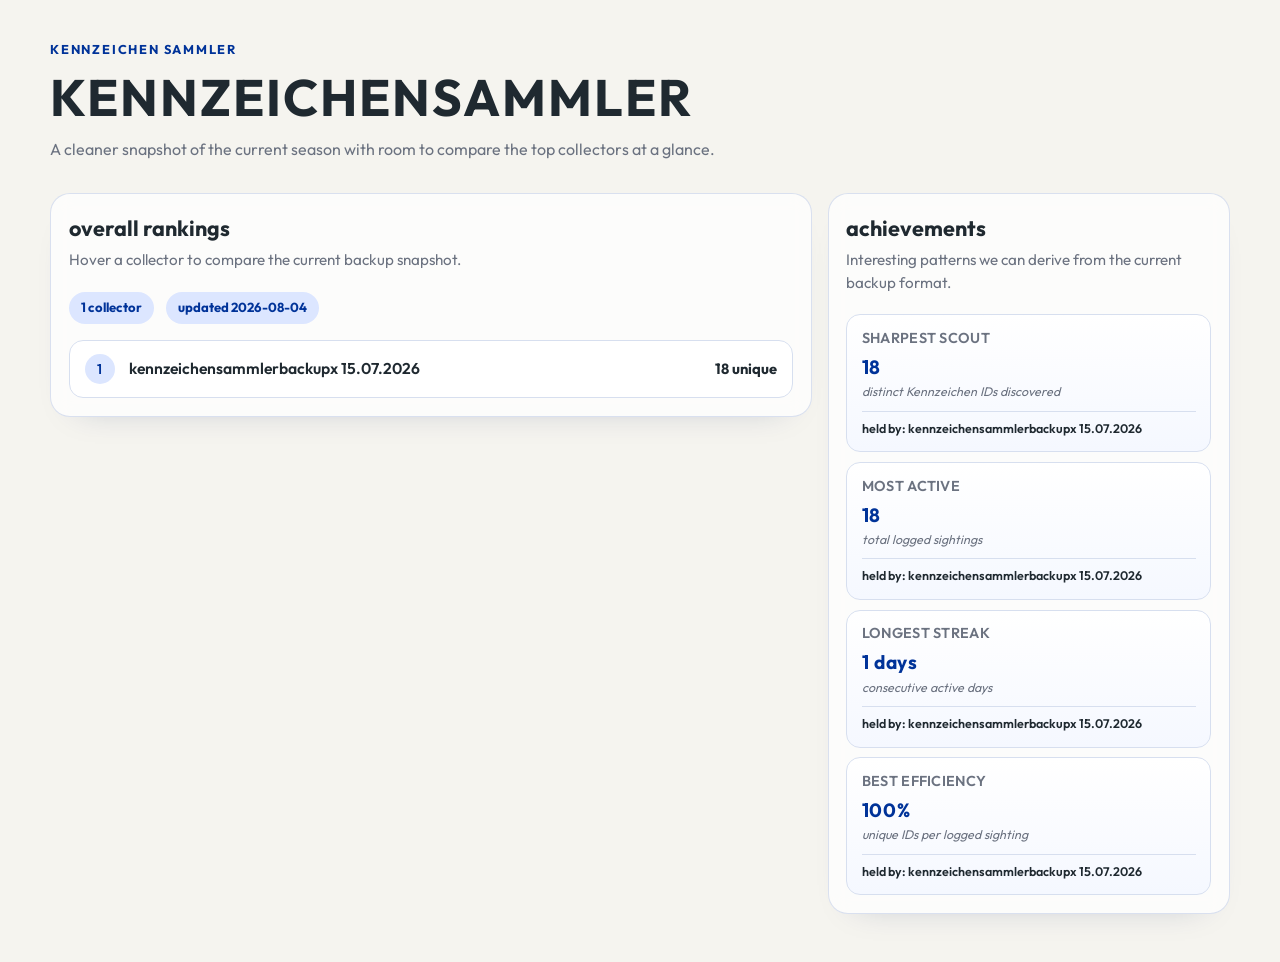
==== index.html @ c82f8b6b "Initial scoreboard site" ====
<!DOCTYPE html>
<html lang="en">
<head>
    <meta charset="UTF-8">
    <meta name="viewport" content="width=device-width, initial-scale=1.0">
    <title>Kennzeichensammler Scoreboard</title>
    <link rel="stylesheet" href="assets/style.css">
</head>
<body data-page="leaderboard">
    <div class="container">
        <header class="page-header">
            <p class="eyebrow">kennzeichen sammler</p>
            <h1>Kennzeichensammler</h1>
            <p class="page-intro">A cleaner snapshot of the current season with room to compare the top collectors at a glance.</p>
        </header>

        <div class="page-layout">
            <main class="main-panel">
                <div class="section-heading">
                    <h2>overall rankings</h2>
                    <p>Hover a collector to compare the current backup snapshot.</p>
                </div>

                <div class="leaderboard-meta" id="leaderboard-meta"></div>
                <div class="leaderboard" id="leaderboard"></div>
            </main>

            <aside class="awards-section">
                <div class="section-heading">
                    <h2>achievements</h2>
                    <p>Interesting patterns we can derive from the current backup format.</p>
                </div>

                <div class="awards-list" id="awards-list"></div>
            </aside>
        </div>
    </div>

    <script src="assets/app.js"></script>
</body>
</html>
---- assets/style.css ----
@import url("https://fonts.googleapis.com/css2?family=Outfit:wght@300;400;500;600;700;800&display=swap");

@font-face {
    font-family: "FE-Schrift";
    src: url("../fonts/GL-Nummernschild-Mtl.ttf") format("truetype"),
         local("FE-Schrift"),
         local("FESchrift"),
         local("FE Font");
    font-weight: 400;
    font-style: normal;
    font-display: swap;
}

:root {
    --bg-color: #f5f4ef;
    --text-main: #1f2930;
    --text-muted: #6b7280;
    --card-bg: #ffffff;
    --accent: #003399;
    --accent-soft: #dce6ff;
    --hover-bg: #f7f9ff;
    --border: #d7dfef;
    --shadow: 0 16px 34px -28px rgba(0, 31, 95, 0.28);
    --success-soft: #dff6ea;
    --success-text: #1d6b49;
}

* {
    box-sizing: border-box;
    margin: 0;
    padding: 0;
    font-family: "Outfit", "Segoe UI", sans-serif;
}

body {
    background-color: var(--bg-color);
    color: var(--text-main);
    padding: 2.5rem 1.25rem 3rem;
    line-height: 1.5;
}

.container {
    max-width: 1180px;
    margin: 0 auto;
}

h1 {
    font-size: clamp(2.2rem, 4vw, 3.5rem);
    line-height: 1.05;
    margin-bottom: 0.75rem;
    color: var(--text-main);
    font-family: "FE-Schrift", "Outfit", sans-serif;
    letter-spacing: 0.04em;
    text-transform: uppercase;
}

h2 {
    font-size: 1.35rem;
    margin: 0;
    color: var(--text-main);
}

h3 {
    font-size: 0.9rem;
    color: var(--text-muted);
    font-weight: 600;
    letter-spacing: 0.02em;
    text-transform: uppercase;
}

a {
    text-decoration: none;
    color: inherit;
}

.page-header,
.profile-header {
    margin-bottom: 2rem;
}

.eyebrow {
    color: var(--accent);
    font-size: 0.8rem;
    font-weight: 700;
    letter-spacing: 0.14em;
    text-transform: uppercase;
    margin-bottom: 0.75rem;
    font-family: "FE-Schrift", "Outfit", sans-serif;
}

.page-intro {
    max-width: 56rem;
    color: var(--text-muted);
    font-size: 1rem;
}

.page-layout,
.profile-layout {
    display: grid;
    grid-template-columns: minmax(0, 1.8fr) minmax(280px, 0.95fr);
    gap: 1rem;
    align-items: start;
    overflow: visible;
}

.main-panel,
.awards-section {
    background: rgba(255, 255, 255, 0.72);
    border: 1px solid rgba(215, 223, 239, 0.95);
    border-radius: 20px;
    padding: 1.1rem;
    box-shadow: var(--shadow);
    backdrop-filter: blur(10px);
}

.main-panel {
    position: relative;
    z-index: 2;
}

.awards-section {
    position: relative;
    z-index: 1;
}

.section-heading {
    display: flex;
    flex-direction: column;
    gap: 0.3rem;
    margin-bottom: 1.25rem;
}

.compact-heading {
    margin-bottom: 0.9rem;
}

.section-heading p {
    color: var(--text-muted);
    font-size: 0.95rem;
}

.leaderboard-meta {
    display: inline-flex;
    gap: 0.75rem;
    flex-wrap: wrap;
    margin-bottom: 1rem;
}

.meta-chip {
    background: var(--accent-soft);
    border-radius: 999px;
    color: var(--accent);
    font-size: 0.82rem;
    font-weight: 700;
    padding: 0.4rem 0.75rem;
}

.leaderboard {
    display: flex;
    flex-direction: column;
    gap: 0.6rem;
}

.row {
    position: relative;
    background: var(--card-bg);
    border: 1px solid var(--border);
    border-radius: 14px;
    padding: 0.8rem 0.95rem;
    transition: border-color 0.2s ease, transform 0.2s ease, box-shadow 0.2s ease;
    display: flex;
    flex-direction: column;
    gap: 0.25rem;
}

.row:hover {
    background: var(--hover-bg);
    transform: translateY(-2px);
    border-color: #97b2ef;
    box-shadow: 0 16px 30px -26px rgba(0, 51, 153, 0.28);
}

.primary-info {
    display: flex;
    align-items: center;
    gap: 0.85rem;
    font-size: 0.98rem;
    font-weight: 600;
    flex-wrap: wrap;
}

.rank {
    color: var(--accent);
    min-width: 1.9rem;
    min-height: 1.9rem;
    display: inline-flex;
    align-items: center;
    justify-content: center;
    border-radius: 999px;
    background: var(--accent-soft);
    font-size: 0.85rem;
    font-family: "FE-Schrift", "Outfit", sans-serif;
    letter-spacing: 0.05em;
}

.name {
    text-transform: lowercase;
}

.score {
    margin-left: auto;
    color: var(--text-main);
    font-weight: 700;
    font-size: 0.92rem;
}

.hover-info {
    position: absolute;
    left: calc(100% + 0.75rem);
    top: 50%;
    transform: translateY(-50%) translateX(-6px);
    opacity: 0;
    pointer-events: none;
    display: grid;
    gap: 0.2rem;
    min-width: 210px;
    padding: 0.65rem 0.8rem;
    background: rgba(0, 44, 132, 0.97);
    color: #f7f4ef;
    border-radius: 12px;
    font-size: 0.8rem;
    line-height: 1.35;
    box-shadow: 0 16px 30px -24px rgba(31, 41, 48, 0.6);
    transition: opacity 0.18s ease, transform 0.18s ease;
    z-index: 2;
}

.hover-info::before {
    content: "";
    position: absolute;
    left: -6px;
    top: 50%;
    width: 12px;
    height: 12px;
    background: rgba(0, 44, 132, 0.97);
    transform: translateY(-50%) rotate(45deg);
}

.row:hover .hover-info {
    opacity: 1;
    transform: translateY(-50%) translateX(0);
}

.back-link {
    display: inline-block;
    color: var(--accent);
    margin-bottom: 2rem;
    font-weight: 500;
}

.stat-card,
.chart-card {
    background: var(--card-bg);
    padding: 0.8rem 0.9rem;
    border-radius: 14px;
    border: 1px solid var(--border);
}

.chart-card + .chart-card {
    margin-top: 1rem;
}

.stat-value {
    font-size: 1.2rem;
    font-weight: 700;
    margin-top: 0.2rem;
    color: var(--accent);
    font-family: "FE-Schrift", "Outfit", sans-serif;
    letter-spacing: 0.03em;
}

.stat-context {
    margin-top: 0.35rem;
    color: var(--text-muted);
    font-size: 0.82rem;
}

.stats-grid {
    display: grid;
    grid-template-columns: repeat(auto-fit, minmax(200px, 1fr));
    gap: 1rem;
    margin-bottom: 2rem;
}

.chart-frame {
    min-height: 280px;
}

.svg-chart {
    width: 100%;
    height: 280px;
    display: block;
}

.chart-axis {
    stroke: var(--border);
    stroke-width: 1;
}

.chart-line {
    fill: none;
    stroke: var(--accent);
    stroke-width: 3;
    stroke-linecap: round;
    stroke-linejoin: round;
}

.chart-line-secondary {
    fill: none;
    stroke: #8cb0ff;
    stroke-width: 2.5;
    stroke-dasharray: 6 5;
    stroke-linecap: round;
    stroke-linejoin: round;
}

.chart-fill {
    fill: rgba(0, 51, 153, 0.08);
}

.chart-label {
    fill: var(--text-muted);
    font-size: 12px;
}

.chart-value {
    fill: var(--accent);
    font-size: 12px;
    font-weight: 700;
}

.daily-breakdown {
    display: grid;
    gap: 0.65rem;
}

.daily-row {
    display: grid;
    gap: 0.45rem;
}

.daily-row-header {
    display: flex;
    justify-content: space-between;
    gap: 0.5rem;
    align-items: baseline;
    font-size: 0.86rem;
}

.daily-bar {
    display: flex;
    height: 0.8rem;
    border-radius: 999px;
    overflow: hidden;
    background: #eef2fa;
}

.daily-bar-new {
    background: var(--accent);
}

.daily-bar-repeat {
    background: #a8bceb;
}

.daily-bar-empty {
    background: transparent;
}

.bar-list {
    display: grid;
    gap: 0.75rem;
}

.bar-item {
    display: grid;
    gap: 0.35rem;
}

.bar-item-header {
    display: flex;
    justify-content: space-between;
    gap: 0.75rem;
    font-size: 0.85rem;
    color: var(--text-main);
}

.bar-track {
    height: 0.72rem;
    border-radius: 999px;
    background: #eef2fa;
    overflow: hidden;
}

.bar-fill {
    height: 100%;
    border-radius: inherit;
    background: linear-gradient(90deg, #003399, #7ea4ff);
}

.awards-list {
    display: grid;
    gap: 0.6rem;
}

.award-card {
    background: linear-gradient(180deg, #ffffff, #f5f8ff);
    border-color: #d7dfef;
}

.award-context {
    font-size: 0.78rem;
    color: var(--text-muted);
    margin-top: 0.1rem;
    font-style: italic;
}

.award-winner {
    font-size: 0.78rem;
    font-weight: 600;
    color: var(--text-main);
    margin-top: 0.55rem;
    padding-top: 0.5rem;
    border-top: 1px solid var(--border);
}

.highlight-card .stat-value {
    font-size: 1.05rem;
}

.empty-state {
    background: var(--card-bg);
    border: 1px dashed var(--border);
    border-radius: 14px;
    color: var(--text-muted);
    padding: 1rem;
    text-align: center;
}

@media (max-width: 900px) {
    .page-layout,
    .profile-layout {
        grid-template-columns: 1fr;
    }

    .hover-info {
        left: auto;
        right: 0.75rem;
        top: calc(100% + 0.45rem);
        transform: translateY(-4px);
    }

    .hover-info::before {
        left: auto;
        right: 16px;
        top: -6px;
        transform: rotate(45deg);
    }

    .row:hover .hover-info {
        transform: translateY(0);
    }
}

@media (max-width: 640px) {
    body {
        padding: 1.25rem 0.85rem 2rem;
    }

    .main-panel,
    .awards-section {
        padding: 1rem;
        border-radius: 18px;
    }

    .primary-info {
        align-items: flex-start;
    }

    .score {
        margin-left: 0;
        width: 100%;
    }

    .hover-info {
        position: static;
        transform: none;
        opacity: 1;
        pointer-events: auto;
        min-width: 0;
        margin-top: 0.35rem;
        background: var(--hover-bg);
        color: var(--text-muted);
        box-shadow: none;
        border: 1px solid var(--border);
    }

    .hover-info::before {
        display: none;
    }

    .row:hover .hover-info {
        transform: none;
    }

    .daily-row-header,
    .bar-item-header {
        flex-direction: column;
        align-items: flex-start;
    }
}
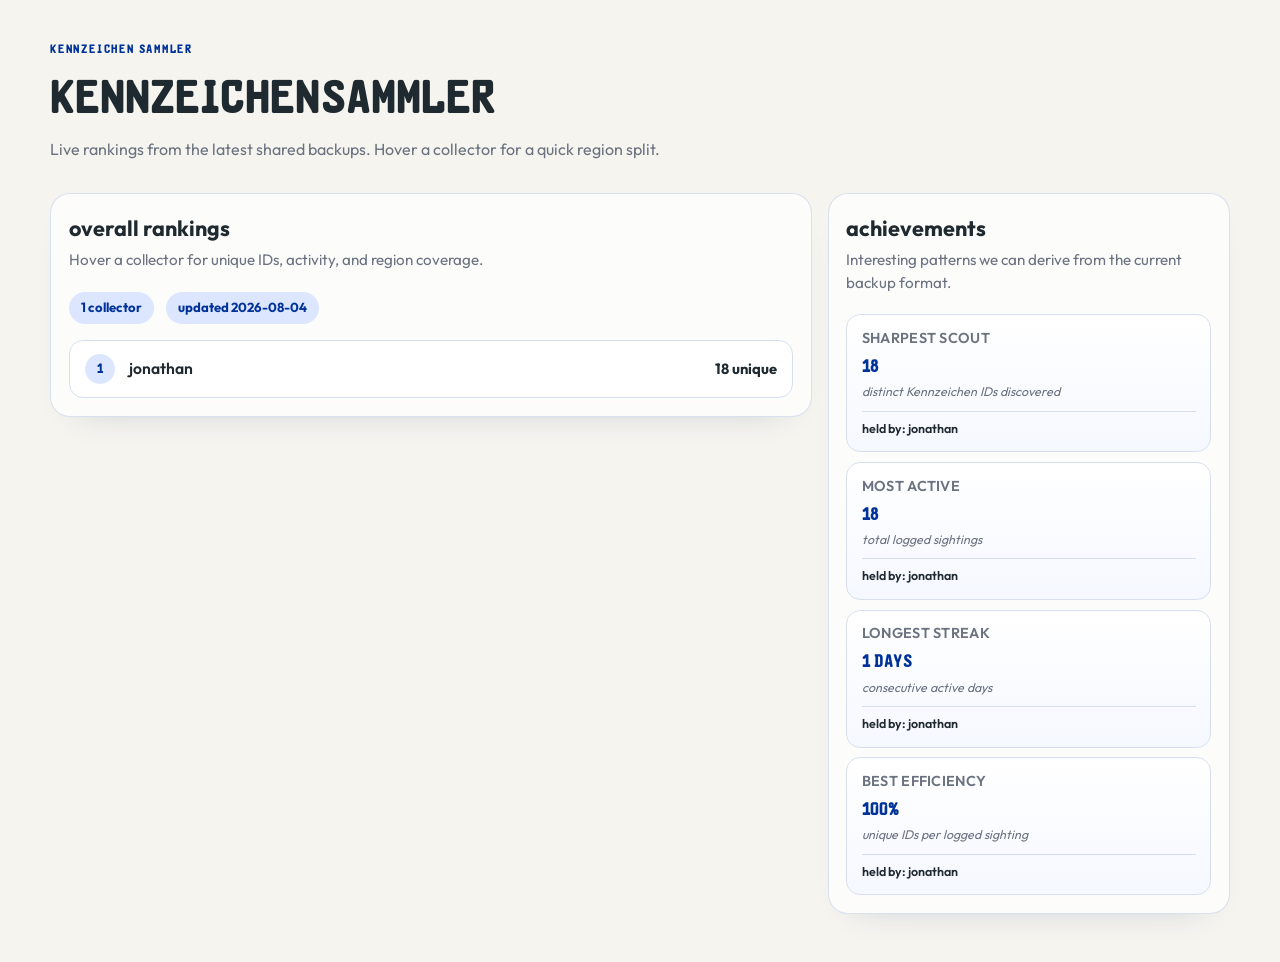
==== commit c3d964a4: "Map kennids to region names and refresh local scoreboard UI" ====
--- a/index.html
+++ b/index.html
@@ -11,14 +11,14 @@
         <header class="page-header">
             <p class="eyebrow">kennzeichen sammler</p>
             <h1>Kennzeichensammler</h1>
-            <p class="page-intro">A cleaner snapshot of the current season with room to compare the top collectors at a glance.</p>
+            <p class="page-intro">Live rankings from the latest shared backups. Hover a collector for a quick region split.</p>
         </header>
 
         <div class="page-layout">
             <main class="main-panel">
                 <div class="section-heading">
                     <h2>overall rankings</h2>
-                    <p>Hover a collector to compare the current backup snapshot.</p>
+                    <p>Hover a collector for unique IDs, activity, and region coverage.</p>
                 </div>
 
                 <div class="leaderboard-meta" id="leaderboard-meta"></div>
--- a/assets/style.css
+++ b/assets/style.css
@@ -2,10 +2,7 @@
 
 @font-face {
     font-family: "FE-Schrift";
-    src: url("../fonts/GL-Nummernschild-Mtl.ttf") format("truetype"),
-         local("FE-Schrift"),
-         local("FESchrift"),
-         local("FE Font");
+    src: url("fonts/GL-Nummernschild-Mtl.ttf") format("truetype");
     font-weight: 400;
     font-style: normal;
     font-display: swap;
@@ -293,88 +290,139 @@
 }
 
 .chart-frame {
-    min-height: 280px;
-}
-
-.svg-chart {
+    min-height: 180px;
+}
+
+.profile-wide-panel {
+    margin-bottom: 1rem;
+}
+
+.heatmap-card {
+    overflow-x: auto;
+}
+
+.heatmap-frame {
+    min-height: 0;
+}
+
+.heatmap {
+    display: grid;
+    gap: 0.55rem;
+    min-width: 720px;
+}
+
+.heatmap-months {
+    display: grid;
+    gap: 0.2rem;
+    margin-left: 2rem;
+    color: var(--text-muted);
+    font-size: 0.72rem;
+}
+
+.heatmap-month {
+    white-space: nowrap;
+}
+
+.heatmap-body {
+    display: grid;
+    grid-template-columns: 2rem 1fr;
+    gap: 0.35rem;
+    align-items: stretch;
+}
+
+.heatmap-weekdays {
+    display: grid;
+    grid-template-rows: repeat(7, 11px);
+    gap: 3px;
+    color: var(--text-muted);
+    font-size: 0.68rem;
+    align-items: center;
+}
+
+.heatmap-grid {
+    display: grid;
+    gap: 3px;
+}
+
+.heatmap-week {
+    display: grid;
+    grid-template-rows: repeat(7, 11px);
+    gap: 3px;
+}
+
+.heatmap-day {
     width: 100%;
-    height: 280px;
-    display: block;
-}
-
-.chart-axis {
-    stroke: var(--border);
-    stroke-width: 1;
-}
-
-.chart-line {
-    fill: none;
-    stroke: var(--accent);
-    stroke-width: 3;
-    stroke-linecap: round;
-    stroke-linejoin: round;
-}
-
-.chart-line-secondary {
-    fill: none;
-    stroke: #8cb0ff;
-    stroke-width: 2.5;
-    stroke-dasharray: 6 5;
-    stroke-linecap: round;
-    stroke-linejoin: round;
-}
-
-.chart-fill {
-    fill: rgba(0, 51, 153, 0.08);
-}
-
-.chart-label {
-    fill: var(--text-muted);
-    font-size: 12px;
-}
-
-.chart-value {
-    fill: var(--accent);
-    font-size: 12px;
-    font-weight: 700;
-}
-
-.daily-breakdown {
-    display: grid;
-    gap: 0.65rem;
-}
-
-.daily-row {
-    display: grid;
-    gap: 0.45rem;
-}
-
-.daily-row-header {
+    min-width: 11px;
+    height: 11px;
+    border-radius: 2px;
+    background: #ebedf0;
+}
+
+.heatmap-day[data-level="1"] { background: #c7d7ff; }
+.heatmap-day[data-level="2"] { background: #8eb0ff; }
+.heatmap-day[data-level="3"] { background: #3d6fe0; }
+.heatmap-day[data-level="4"] { background: #003399; }
+.heatmap-day.is-empty { background: transparent; }
+
+.heatmap-legend {
+    display: inline-flex;
+    align-items: center;
+    gap: 0.28rem;
+    justify-content: flex-end;
+    color: var(--text-muted);
+    font-size: 0.72rem;
+}
+
+.heatmap-legend .heatmap-day {
+    width: 11px;
+    min-width: 11px;
+}
+
+.region-tabs {
     display: flex;
-    justify-content: space-between;
+    flex-wrap: wrap;
     gap: 0.5rem;
-    align-items: baseline;
-    font-size: 0.86rem;
-}
-
-.daily-bar {
-    display: flex;
-    height: 0.8rem;
+    margin-bottom: 1rem;
+}
+
+.region-tab {
+    appearance: none;
+    border: 1px solid var(--border);
+    background: #fff;
+    color: var(--text-main);
     border-radius: 999px;
-    overflow: hidden;
-    background: #eef2fa;
-}
-
-.daily-bar-new {
+    padding: 0.45rem 0.85rem;
+    font-size: 0.85rem;
+    font-weight: 600;
+    cursor: pointer;
+    transition: border-color 0.15s ease, background 0.15s ease, color 0.15s ease;
+}
+
+.region-tab.is-active,
+.region-tab[aria-selected="true"] {
     background: var(--accent);
-}
-
-.daily-bar-repeat {
-    background: #a8bceb;
-}
-
-.daily-bar-empty {
-    background: transparent;
+    border-color: var(--accent);
+    color: #f7f4ef;
+}
+
+.region-summary {
+    margin-bottom: 0.9rem;
+    color: var(--text-muted);
+    font-size: 0.92rem;
+}
+
+.region-bar-list {
+    max-height: 28rem;
+    overflow: auto;
+    padding-right: 0.25rem;
+}
+
+.bar-item.is-missing .region-code {
+    color: var(--text-muted);
+}
+
+.bar-item.is-missing .bar-track {
+    background: #f1f3f7;
 }
 
 .bar-list {
@@ -513,9 +561,12 @@
         transform: none;
     }
 
-    .daily-row-header,
     .bar-item-header {
         flex-direction: column;
         align-items: flex-start;
     }
-}
+
+    .heatmap {
+        min-width: 560px;
+    }
+}
